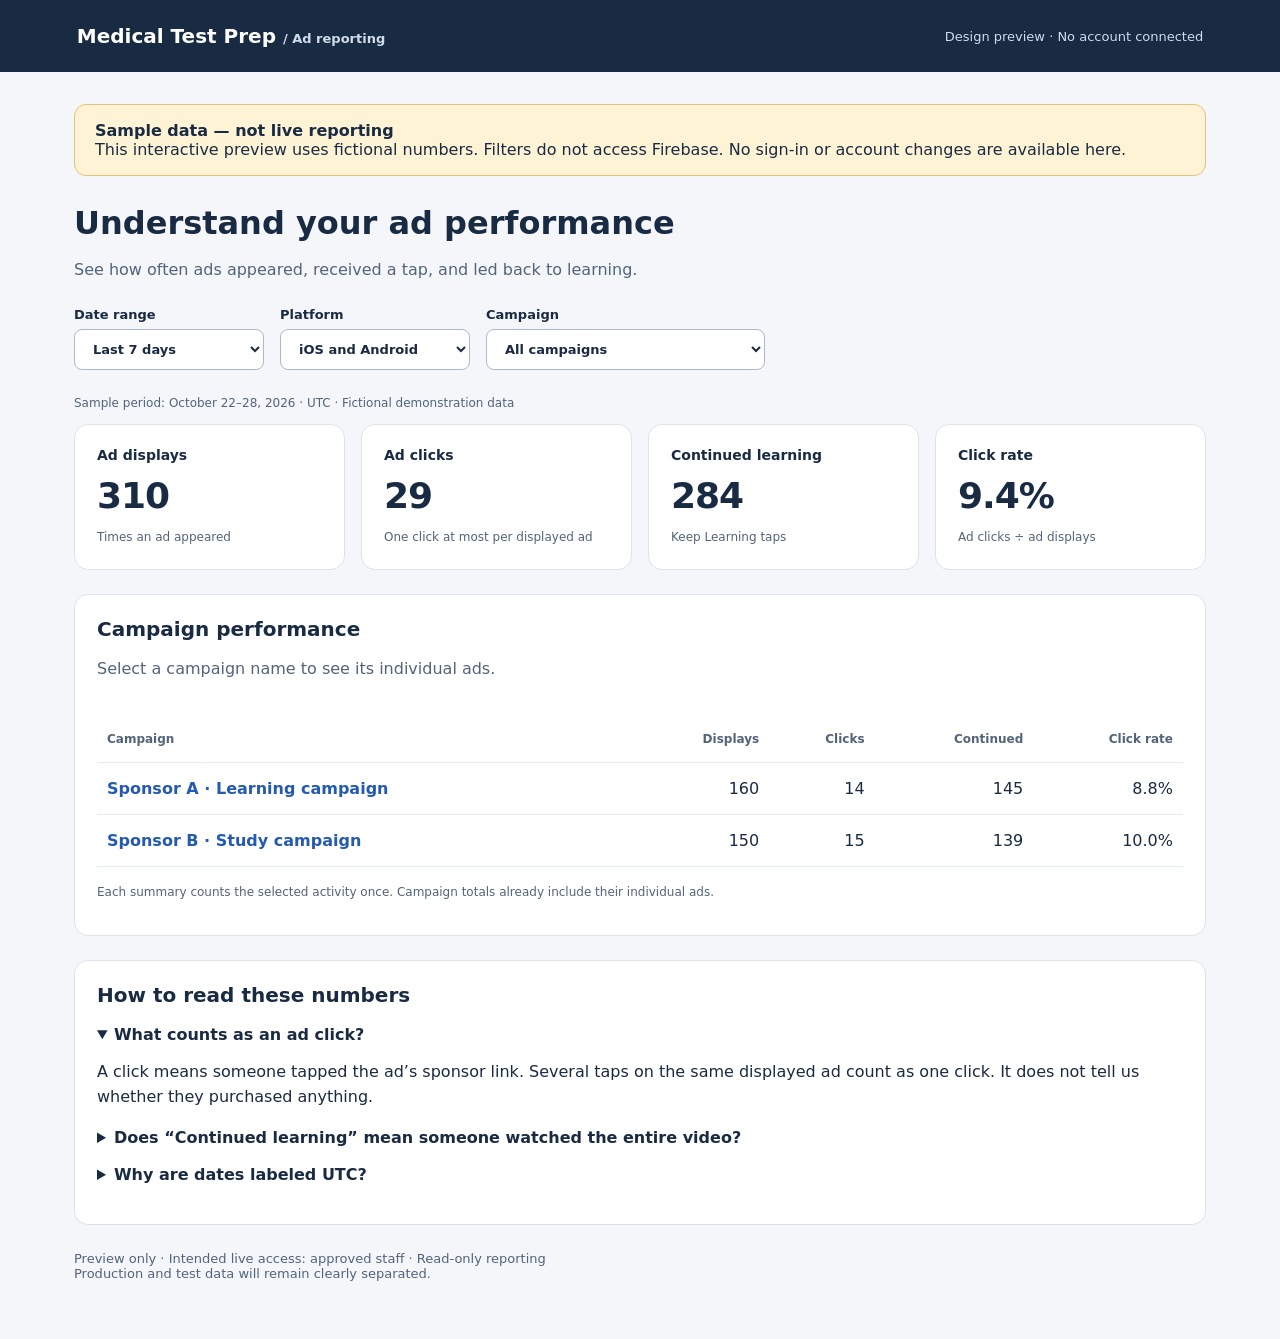
==== index.html @ 090dd247 "Add files via upload" ====
<!doctype html>
<html lang="en"><head><meta charset="utf-8"><meta name="viewport" content="width=device-width,initial-scale=1"><title>Medical Test Prep · Ad reporting preview</title>
<style>
:root{font-family:system-ui,-apple-system,sans-serif;color:#192b43;background:#f4f6fa}*{box-sizing:border-box}body{margin:0}header{background:#192b43;color:white;padding:24px 6%;display:flex;justify-content:space-between;align-items:center}header strong{font-size:20px}header span{font-size:13px;color:#d0dbeb}main{max-width:1180px;margin:auto;padding:32px 24px}h1{font-size:32px;margin:0 0 8px}p{line-height:1.55}.muted{color:#52647b}.notice{background:#fff3d6;border:1px solid #e0c27b;padding:16px 20px;border-radius:12px;margin-bottom:28px}.filters{display:flex;gap:16px;flex-wrap:wrap;margin:24px 0}label{font-size:13px;font-weight:650;display:grid;gap:7px}select,button{font:inherit;border:1px solid #acb9ca;border-radius:8px;background:white;color:#192b43;padding:11px 14px}select{min-width:190px}button{cursor:pointer}button:hover{background:#edf3fc}button:focus-visible,select:focus-visible{outline:3px solid #3875d7;outline-offset:3px}.cards{display:grid;grid-template-columns:repeat(4,1fr);gap:16px}.card,.panel{background:white;border:1px solid #dce3ec;border-radius:14px;padding:22px}.card h2{font-size:14px;margin:0 0 12px}.number{font-size:36px;font-weight:700;letter-spacing:-1px}.card p{font-size:12px;margin-bottom:0;color:#52647b}.panel{margin-top:24px}.panel h2{font-size:20px;margin:0}.table-wrap{overflow:auto}table{width:100%;border-collapse:collapse;margin-top:18px;text-align:left}th{font-size:12px;color:#52647b}td,th{padding:16px 10px;border-bottom:1px solid #e6ebf2}td small{display:block;color:#52647b;margin-top:5px}td:not(:first-child),th:not(:first-child){text-align:right}td button{font-weight:650;text-align:left;padding:0;border:0;color:#245ab1;background:none}.meta{font-size:12px;color:#52647b;margin-top:16px}.empty{padding:28px;text-align:center}details{margin:18px 0}summary{cursor:pointer;font-weight:600}.back{margin-bottom:16px}.hidden{display:none}footer{font-size:13px;color:#52647b;margin:26px 0}@media(max-width:760px){.cards{grid-template-columns:repeat(2,1fr)}header{align-items:flex-start;gap:12px;flex-direction:column}main{padding:24px 16px}.filters label,select{width:100%}.number{font-size:30px}}
</style></head><body>
<header><strong>Medical Test Prep <span> / Ad reporting</span></strong><span>Design preview · No account connected</span></header>
<main><div class="notice"><strong>Sample data — not live reporting</strong><br>This interactive preview uses fictional numbers. Filters do not access Firebase. No sign-in or account changes are available here.</div>
<h1>Understand your ad performance</h1><p class="muted">See how often ads appeared, received a tap, and led back to learning.</p>
<div class="filters"><label>Date range<select id="range"><option value="7">Last 7 days</option><option value="1">Today</option><option value="30">Last 30 days</option></select></label><label>Platform<select id="platform"><option value="all">iOS and Android</option><option value="ios">iOS</option><option value="android">Android</option></select></label><label>Campaign<select id="campaign"><option value="all">All campaigns</option><option value="a">Sponsor A · Learning campaign</option><option value="b">Sponsor B · Study campaign</option><option value="c">Sponsor C · Review campaign</option></select></label></div>
<p id="period" class="meta"></p><section class="cards" aria-label="Performance summary" id="cards"></section>
<section class="panel"><button id="back" class="back hidden">← All campaigns</button><h2 id="table-title">Campaign performance</h2><p class="muted" id="table-description">Select a campaign name to see its individual ads.</p><div class="table-wrap" id="table"></div><p class="meta">Each summary counts the selected activity once. Campaign totals already include their individual ads.</p></section>
<section class="panel"><h2>How to read these numbers</h2><details open><summary>What counts as an ad click?</summary><p>A click means someone tapped the ad’s sponsor link. Several taps on the same displayed ad count as one click. It does not tell us whether they purchased anything.</p></details><details><summary>Does “Continued learning” mean someone watched the entire video?</summary><p>No. It means someone tapped Keep Learning to proceed. Video watch time and completed views are not measured here.</p></details><details><summary>Why are dates labeled UTC?</summary><p>The current reporting system groups activity by UTC days. A UTC day may start on the previous afternoon in California. This preview uses October 28, 2026 as its sample “today.”</p></details></section>
<footer>Preview only · Intended live access: approved staff · Read-only reporting<br>Production and test data will remain clearly separated.</footer></main>
<script>
const names={a:'Sponsor A · Learning campaign',b:'Sponsor B · Study campaign',c:'Sponsor C · Review campaign'};
const rows=[{c:'a',ad:'Creative 1 · Image',p:'ios',age:0,n:80,k:8,t:72},{c:'a',ad:'Creative 1 · Image',p:'android',age:2,n:45,k:4,t:42},{c:'a',ad:'Creative 2 · Image',p:'ios',age:4,n:35,k:2,t:31},{c:'b',ad:'Creative 1 · Image',p:'android',age:0,n:60,k:6,t:56},{c:'b',ad:'Creative 2 · Video',p:'ios',age:3,n:90,k:9,t:83},{c:'b',ad:'Creative 2 · Video',p:'android',age:12,n:25,k:2,t:23}];
const $=id=>document.getElementById(id);let detail=null;
const total=items=>items.reduce((s,r)=>({n:s.n+r.n,k:s.k+r.k,t:s.t+r.t}),{n:0,k:0,t:0});
const rate=s=>s.n?(100*s.k/s.n).toFixed(1)+'%':'—';
function render(){const days=Number($('range').value),p=$('platform').value,c=$('campaign').value;const filtered=rows.filter(r=>r.age<days&&(p==='all'||r.p===p)&&(c==='all'||r.c===c)&&(!detail||r.c===detail));const s=total(filtered);$('period').textContent=`Sample period: ${days===1?"October 28, 2026":days===7?"October 22–28, 2026":"September 29–October 28, 2026"} · UTC · Fictional demonstration data`;
$('cards').innerHTML=[['Ad displays',s.n,'Times an ad appeared'],['Ad clicks',s.k,'One click at most per displayed ad'],['Continued learning',s.t,'Keep Learning taps'],['Click rate',rate(s),'Ad clicks ÷ ad displays']].map(([label,value,help])=>`<article class="card"><h2>${label}</h2><div class="number">${value}</div><p>${help}</p></article>`).join('');
$('back').classList.toggle('hidden',!detail);$('table-title').textContent=detail?names[detail]:'Campaign performance';$('table-description').textContent=detail?'Individual ads within this campaign.':'Select a campaign name to see its individual ads.';
if(!filtered.length){$('table').innerHTML='<p class="empty">No activity for these filters. Try another date range, platform, or campaign.</p>';return;}
const keys=[...new Set(filtered.map(r=>detail?r.ad:r.c))];$('table').innerHTML='<table><thead><tr><th scope="col">'+(detail?'Ad':'Campaign')+'</th><th scope="col">Displays</th><th scope="col">Clicks</th><th scope="col">Continued</th><th scope="col">Click rate</th></tr></thead><tbody>'+keys.map(key=>{const sum=total(filtered.filter(r=>(detail?r.ad:r.c)===key));return `<tr><td>${detail?key:`<button data-campaign="${key}">${names[key]}</button>`}</td><td>${sum.n}</td><td>${sum.k}</td><td>${sum.t}</td><td>${rate(sum)}</td></tr>`}).join('')+'</tbody></table>';document.querySelectorAll('[data-campaign]').forEach(b=>b.onclick=()=>{detail=b.dataset.campaign;render();$('back').focus()});}
document.querySelectorAll('select').forEach(s=>s.onchange=()=>{detail=null;render()});$('back').onclick=()=>{detail=null;render()};render();
</script></body></html>
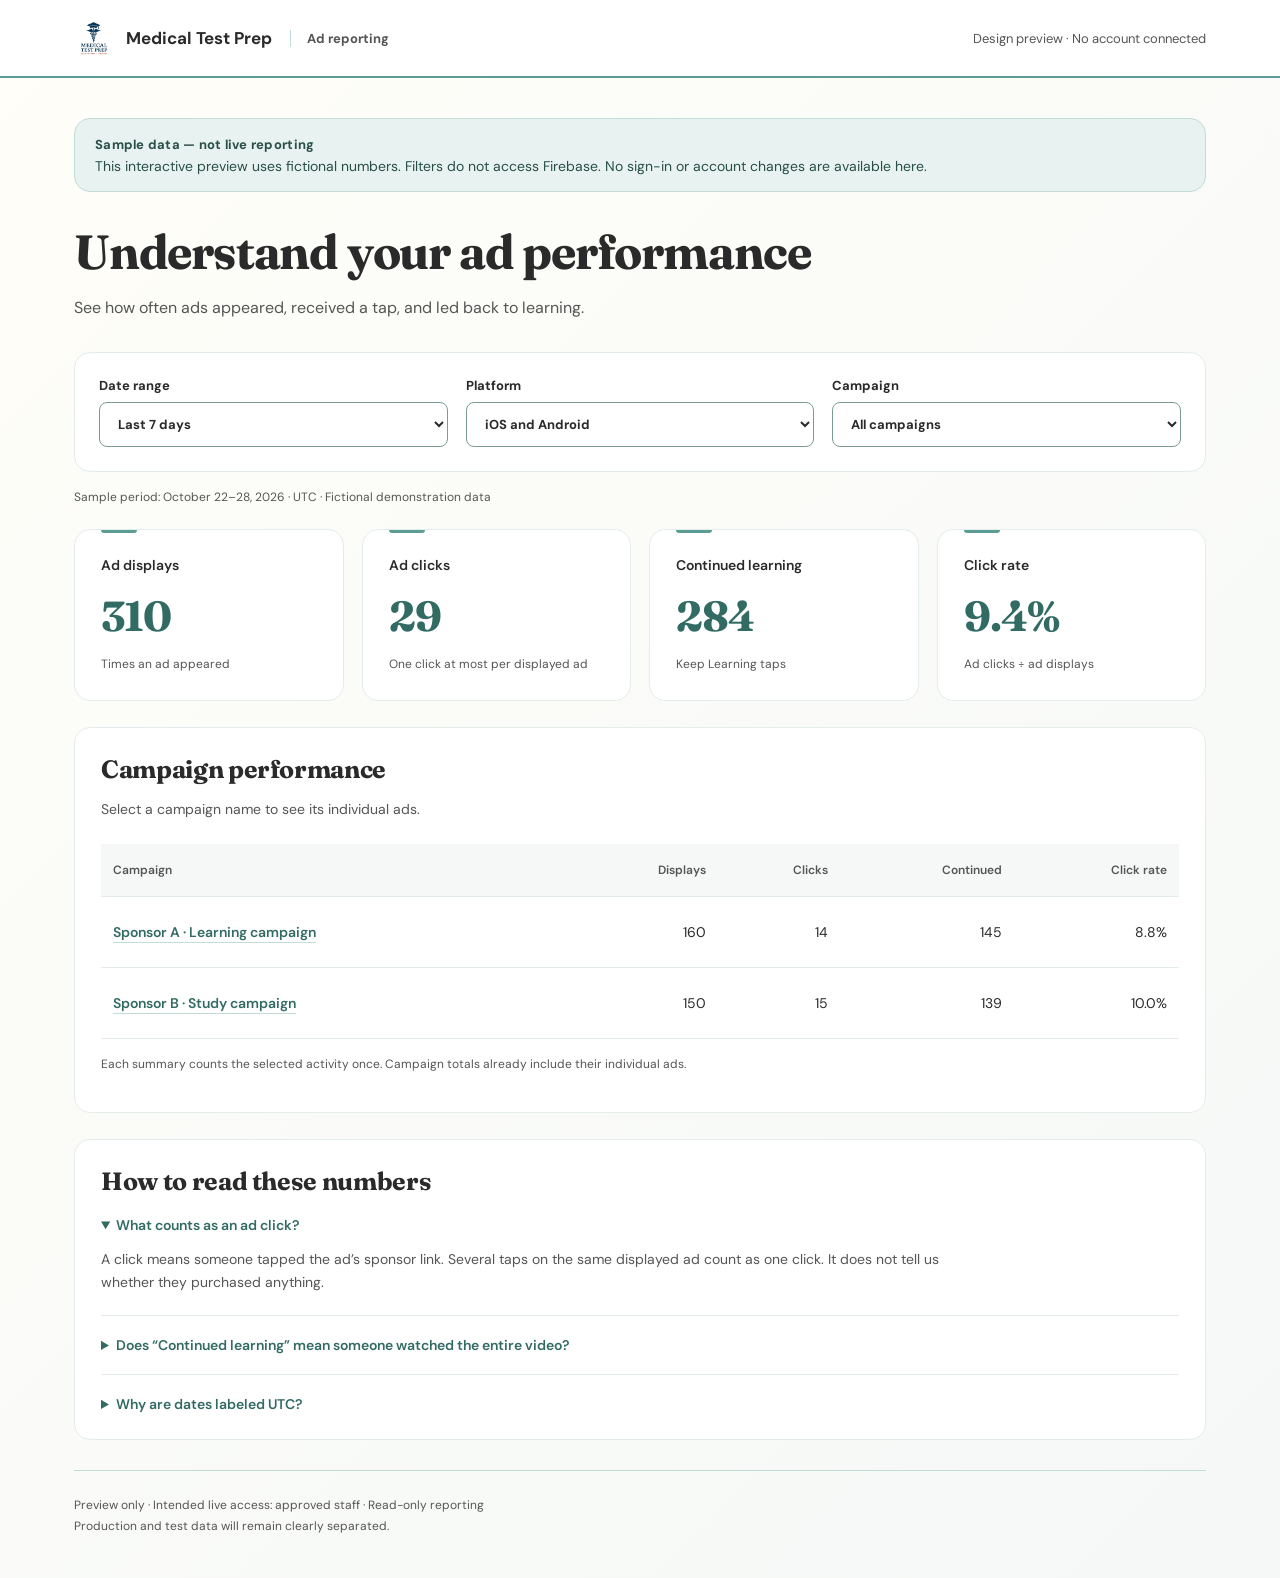
==== commit 1787b6ae: "Update index.html Update dashboard branding" ====
--- a/index.html
+++ b/index.html
@@ -1,9 +1,9 @@
 <!doctype html>
 <html lang="en"><head><meta charset="utf-8"><meta name="viewport" content="width=device-width,initial-scale=1"><title>Medical Test Prep · Ad reporting preview</title>
-<style>
-:root{font-family:system-ui,-apple-system,sans-serif;color:#192b43;background:#f4f6fa}*{box-sizing:border-box}body{margin:0}header{background:#192b43;color:white;padding:24px 6%;display:flex;justify-content:space-between;align-items:center}header strong{font-size:20px}header span{font-size:13px;color:#d0dbeb}main{max-width:1180px;margin:auto;padding:32px 24px}h1{font-size:32px;margin:0 0 8px}p{line-height:1.55}.muted{color:#52647b}.notice{background:#fff3d6;border:1px solid #e0c27b;padding:16px 20px;border-radius:12px;margin-bottom:28px}.filters{display:flex;gap:16px;flex-wrap:wrap;margin:24px 0}label{font-size:13px;font-weight:650;display:grid;gap:7px}select,button{font:inherit;border:1px solid #acb9ca;border-radius:8px;background:white;color:#192b43;padding:11px 14px}select{min-width:190px}button{cursor:pointer}button:hover{background:#edf3fc}button:focus-visible,select:focus-visible{outline:3px solid #3875d7;outline-offset:3px}.cards{display:grid;grid-template-columns:repeat(4,1fr);gap:16px}.card,.panel{background:white;border:1px solid #dce3ec;border-radius:14px;padding:22px}.card h2{font-size:14px;margin:0 0 12px}.number{font-size:36px;font-weight:700;letter-spacing:-1px}.card p{font-size:12px;margin-bottom:0;color:#52647b}.panel{margin-top:24px}.panel h2{font-size:20px;margin:0}.table-wrap{overflow:auto}table{width:100%;border-collapse:collapse;margin-top:18px;text-align:left}th{font-size:12px;color:#52647b}td,th{padding:16px 10px;border-bottom:1px solid #e6ebf2}td small{display:block;color:#52647b;margin-top:5px}td:not(:first-child),th:not(:first-child){text-align:right}td button{font-weight:650;text-align:left;padding:0;border:0;color:#245ab1;background:none}.meta{font-size:12px;color:#52647b;margin-top:16px}.empty{padding:28px;text-align:center}details{margin:18px 0}summary{cursor:pointer;font-weight:600}.back{margin-bottom:16px}.hidden{display:none}footer{font-size:13px;color:#52647b;margin:26px 0}@media(max-width:760px){.cards{grid-template-columns:repeat(2,1fr)}header{align-items:flex-start;gap:12px;flex-direction:column}main{padding:24px 16px}.filters label,select{width:100%}.number{font-size:30px}}
+<link rel="preconnect" href="https://fonts.googleapis.com"><link rel="preconnect" href="https://fonts.gstatic.com" crossorigin><link href="https://fonts.googleapis.com/css2?family=Fraunces:opsz,wght@9..144,700&family=DM+Sans:wght@400;500;600;700&display=swap" rel="stylesheet"><style>
+:root{font-family:'DM Sans',-apple-system,BlinkMacSystemFont,sans-serif;color:#2a2a2a;background:#fffef9;--teal:#5b9d94;--deep:#326b64;--pale:#e8f2f0;--border:#e4edeb}*{box-sizing:border-box}body{margin:0;background:linear-gradient(135deg,#fffef9,#f5f8f7);min-height:100vh}header{background:white;border-bottom:2px solid var(--teal);padding:18px max(24px,calc((100vw - 1132px)/2));display:flex;justify-content:space-between;align-items:center;gap:20px}header strong{display:flex;align-items:center;gap:12px;font-size:17px;white-space:nowrap}header strong img{width:40px;height:40px;border-radius:8px}header span{font-size:13px;color:#555}header strong span{padding-left:16px;margin-left:6px;border-left:1px solid #c2dcd6}main{max-width:1180px;margin:auto;padding:40px 24px}h1{font-family:'Fraunces',Georgia,serif;font-size:clamp(32px,4vw,48px);line-height:1.15;letter-spacing:-1.2px;font-weight:700;max-width:790px;margin:14px 0}p{line-height:1.65}.muted{color:#555}.notice{background:#e8f2f0;border:1px solid #c2dcd6;color:#294f49;padding:16px 20px;border-radius:16px;font-size:14px;margin-bottom:32px}.notice strong{display:inline-block;font-size:13px;letter-spacing:.02em;margin-bottom:4px}.filters{display:flex;gap:18px;flex-wrap:wrap;margin:30px 0 16px;padding:24px;background:white;border:1px solid var(--border);border-radius:16px}label{font-size:13px;font-weight:700;display:grid;gap:8px;flex:1}select,button{font:inherit;border:1px solid #7b9c96;border-radius:8px;background:white;color:#2a2a2a;padding:12px 14px}select{min-width:190px;width:100%;cursor:pointer}button{cursor:pointer}button:hover{background:#e8f2f0}button:focus-visible,select:focus-visible,summary:focus-visible,a:focus-visible{outline:3px solid var(--deep);outline-offset:4px}.cards{display:grid;grid-template-columns:repeat(4,minmax(0,1fr));gap:18px;margin-top:22px}.card,.panel{background:white;border:1px solid var(--border);border-radius:16px;padding:26px}.card{position:relative;overflow:hidden}.card::before{content:'';position:absolute;top:0;left:26px;width:36px;height:3px;background:var(--teal);border-radius:0 0 4px 4px}.card h2{font-size:14px;font-weight:600;margin:0 0 18px}.number{font-family:'Fraunces',Georgia,serif;font-size:42px;font-weight:700;letter-spacing:-1px;line-height:1.15;color:var(--deep);font-variant-numeric:lining-nums tabular-nums}.card p{font-size:12px;margin:14px 0 0;color:#555}.panel{margin-top:26px}.panel h2{font-family:'Fraunces',Georgia,serif;font-size:25px;letter-spacing:-.35px;margin:0}.panel>.muted{font-size:14px;margin-bottom:0}.table-wrap{overflow:auto}table{width:100%;border-collapse:collapse;margin-top:22px;text-align:left}th{font-size:12px;color:#555;background:#f5f8f7;font-weight:600}td,th{padding:18px 12px;border-bottom:1px solid var(--border)}td{font-size:14px;font-variant-numeric:tabular-nums}td small{display:block;color:#555;margin-top:5px}td:not(:first-child),th:not(:first-child){text-align:right}td button{font-weight:600;text-align:left;padding:8px 0;border:0;color:var(--deep);background:none;text-decoration:underline;text-decoration-color:#c2dcd6;text-underline-offset:5px}td button:hover{text-decoration-color:var(--deep)}tbody tr:hover{background:#fbfdfc}.meta{font-size:12px;color:#555;margin-top:16px;line-height:1.65}.empty{padding:32px;text-align:center;background:#f5f8f7;border-radius:12px}details{margin:0;border-bottom:1px solid var(--border);padding:20px 0}details:last-child{border-bottom:0;padding-bottom:0}summary{cursor:pointer;font-weight:600;font-size:14px;color:var(--deep)}details p{max-width:850px;font-size:14px;color:#555;margin-bottom:0}.back{margin-bottom:20px;border:2px solid var(--teal);color:var(--deep);font-size:13px;font-weight:600}.hidden{display:none}footer{font-size:12px;color:#555;line-height:1.8;margin:30px 0 0;padding:24px 0 0;border-top:1px solid #c2dcd6}@media(max-width:850px){.cards{grid-template-columns:repeat(2,minmax(0,1fr))}header strong span{display:none}header{padding:16px 20px}.filters{gap:16px}label{flex-basis:40%}}@media(max-width:520px){header{align-items:flex-start;gap:12px;flex-direction:column}header strong{font-size:16px}main{padding:24px 16px}h1{letter-spacing:-.7px}.filters{padding:20px}.filters label,select{width:100%}label{flex-basis:100%}.cards{gap:12px}.card{padding:22px 18px}.card::before{left:18px}.card h2{font-size:13px}.number{font-size:34px}.panel{padding:22px 18px}.panel h2{font-size:23px}td,th{padding:16px 10px;white-space:nowrap}}
 </style></head><body>
-<header><strong>Medical Test Prep <span> / Ad reporting</span></strong><span>Design preview · No account connected</span></header>
+<header><strong><img src="[data-uri]